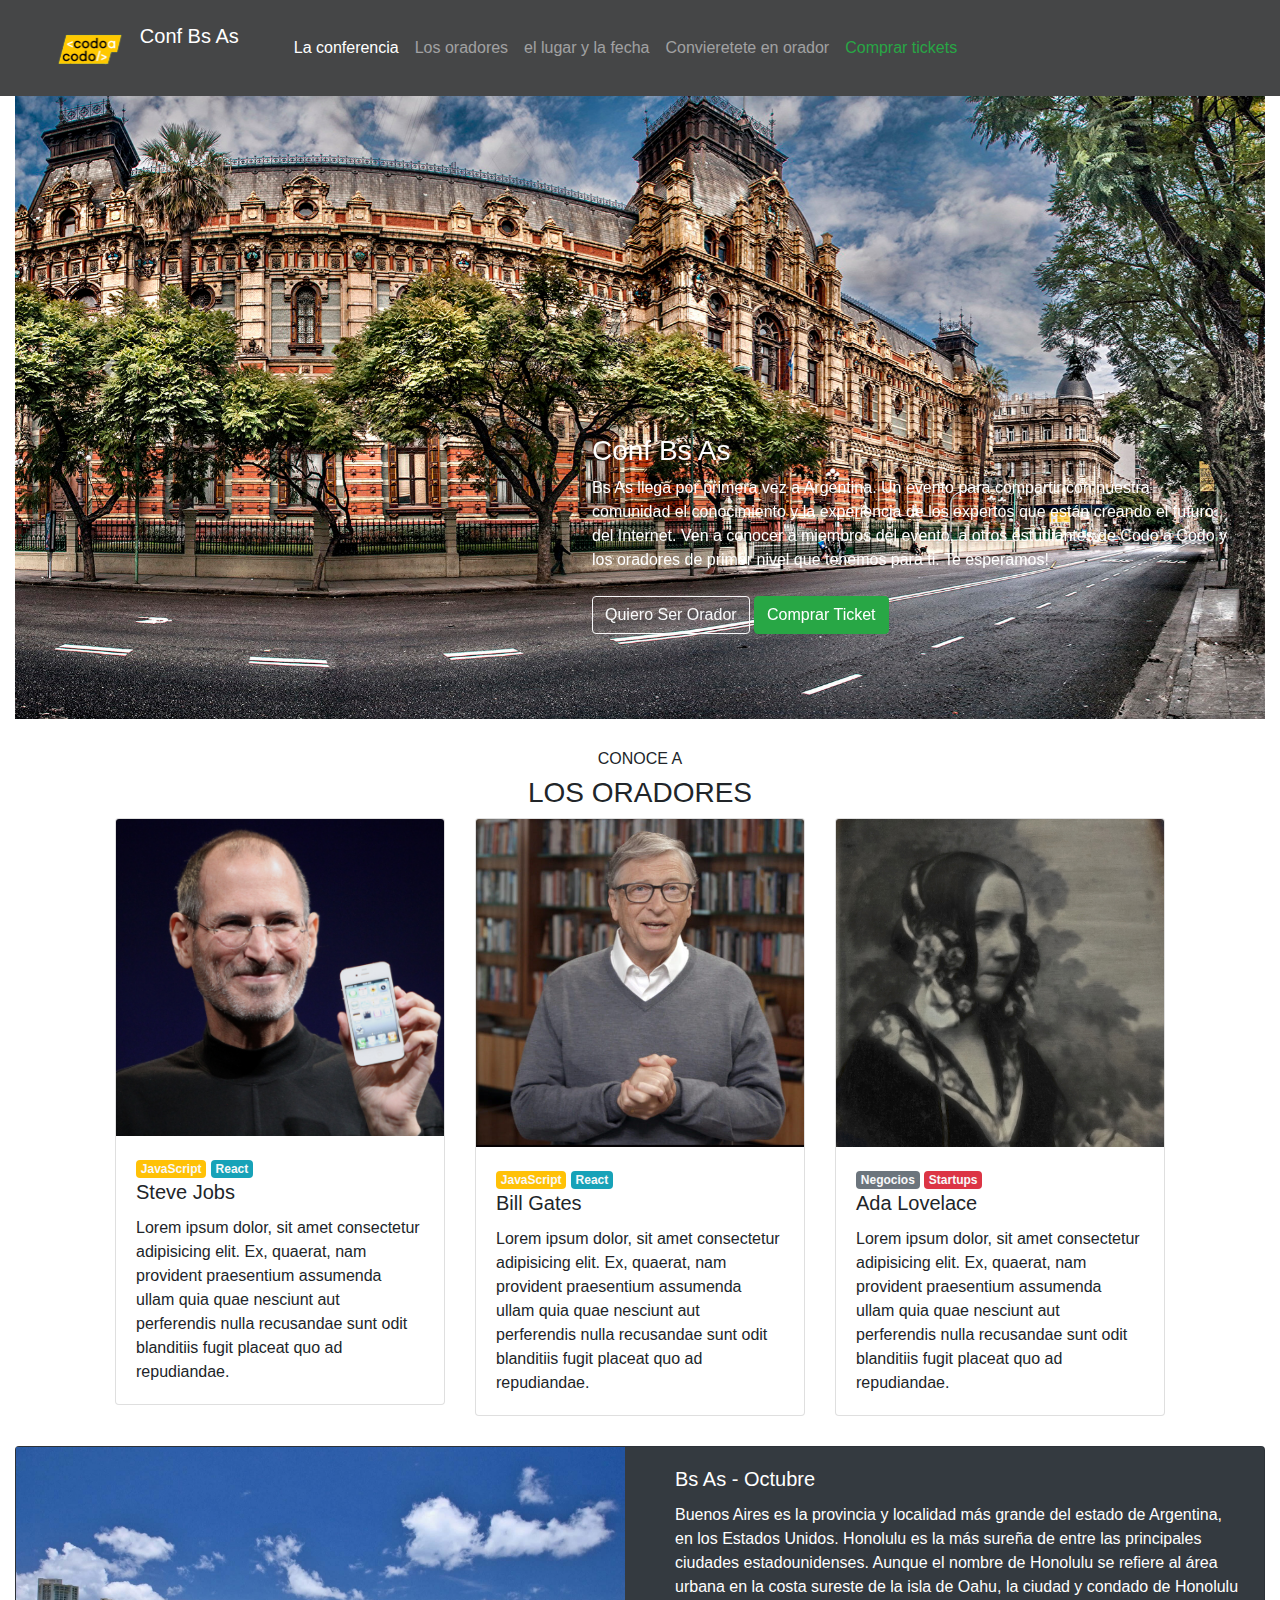
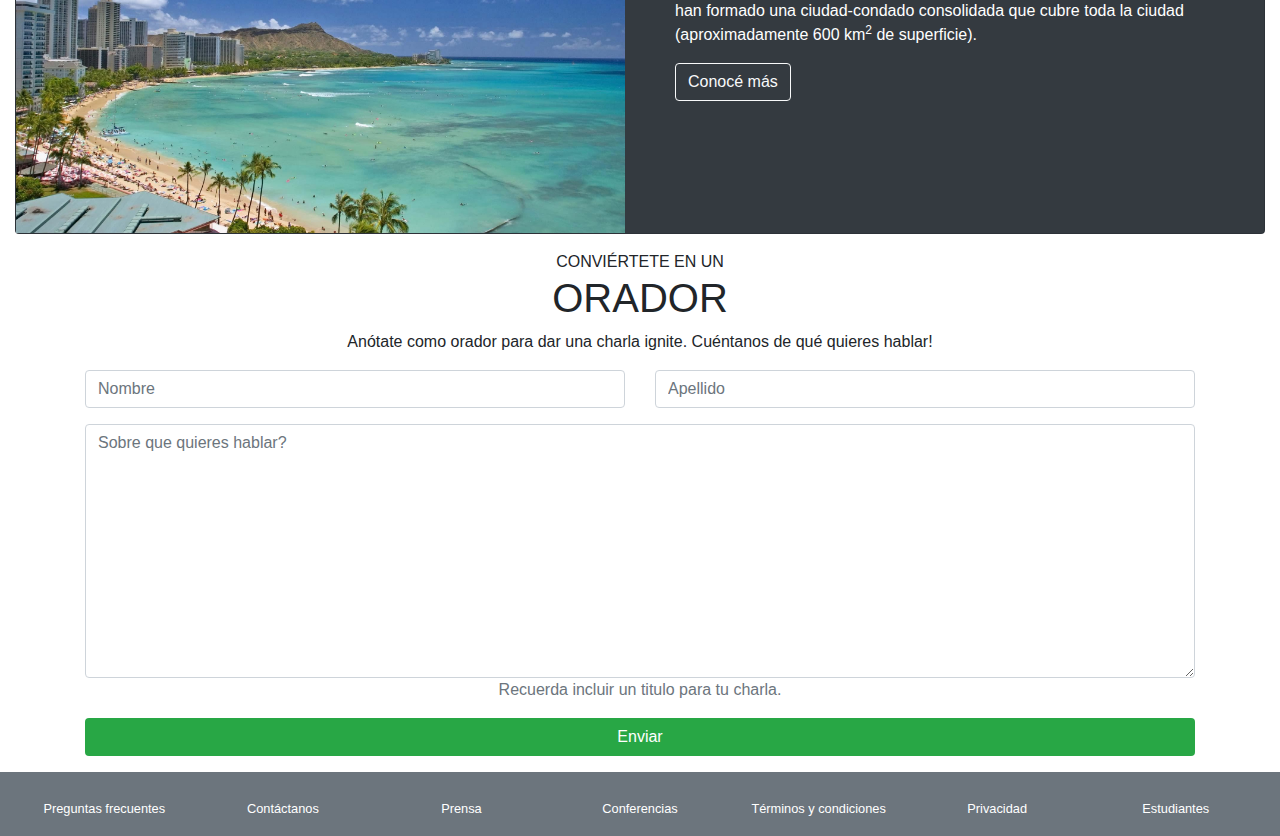
==== index.html @ f6a3f716 "imgs" ====
<!DOCTYPE html>
<html lang="en">

<head>
    <meta charset="UTF-8">
    <meta name="viewport" content="width=device-width, initial-scale=1.0">
    <link rel="stylesheet" href="https://cdn.jsdelivr.net/npm/bootstrap@4.0.0/dist/css/bootstrap.min.css" 
    integrity="sha384-Gn5384xqQ1aoWXA+058RXPxPg6fy4IWvTNh0E263XmFcJlSAwiGgFAW/dAiS6JXm" crossorigin="anonymous">
        <link rel="stylesheet" href="styles.css">

    <title>Conf Bs As</title>
</head>

<body>
    <header>
         <nav class="navbar navbar-expand-sm">
            <div class="container-fluid">
                <nav class="navbar fixed-top navbar-expand-lg navbar-dark">
                    <nav class="navbar navbar-dark">
                        <div class="container-fluid ">
                            <a class="navbar-brand" href="#">
                                <img src="imgs/codoacodo.png" alt="Logo"
                                    class="d-inline-block align-text-top">
                              <span>Conf Bs As</span>
                            </a>
                        </div>

                    </nav>
                    </button>
                    <div class="collapse navbar-collapse" id="navbarSupportedContent">
                        <ul class="navbar-nav text-right">
                            <li class="nav-item">
                                <a class="nav-link active" aria-current="page" href="#">La conferencia</a>
                            </li>
                            <li class="nav-item">
                                <a class="nav-link" href="#">Los oradores</a>
                            </li>
                            <li class="nav-item">
                                <a class="nav-link" href="#">el lugar y la fecha</a>
                            </li>
                            <li class="nav-item">
                                <a class="nav-link" href="#">Convieretete en orador</a>
                            </li>
                            <li class="nav-item">
                                <a class="nav-link text-success" href="#">Comprar tickets</a>
                            </li>
                        </ul>
                    </div>
            </div>
        </nav> 

    </header>
    <main class="container-fluid">
 
    
    <section>
    
      <div class="carousel-captions text-white">
        <h3>Conf Bs As</h3>
        <span>
          Bs As llega por primera vez a Argentina. Un evento para compartir con 
          nuestra comunidad el conocimiento y la experiencia de los expertos que
          están creando el futuro del Internet. Ven a conocer a miembros del
          evento, a otros estudiantes de Codo a Codo y los oradores de primer
          nivel que tenemos para ti. Te esperamos!
        </span>
          <br><br>
        <a href="#" class="btn btn-outline-light">Quiero Ser Orador</a>
        <a href="#" class="btn btn-success">Comprar Ticket</a>
        
      </div>

      <div id="carousel" class="carousel slide" data-ride="carousel">
        <div class="carousel-inner">
          <div class="carousel-item active">
            <img class="d-block w-100" src="imgs/hawaii.jpg" alt="First slide">
          </div>
          <div class="carousel-item">
            <img class="d-block w-100" src="imgs/hawaii2.jpg" alt="Second slide">
          </div>
          <div class="carousel-item">
            <img class="d-block w-100" src="imgs/hawaii3.jpg" alt="Third slide">
          </div>
        </div>
        <a class="carousel-control-prev" href="#carousel" role="button" data-slide="prev">
          <span class="carousel-control-prev-icon" aria-hidden="true"></span>
        </a>
        <a class="carousel-control-next" href="#carousel" role="button" data-slide="next">
          <span class="carousel-control-next-icon" aria-hidden="true"></span>
        </a>
      </div>
    </section>

          
    <section>
      <div class="oradores">
        <h6 class="text-center">CONOCE A</h6>
        <h3 class="text-center">LOS ORADORES</h3>
        <div class="row">
          <div class="col-sm-4">
            <div class="card">
              <img src="imgs/steve.jpg" class="card-img-top" alt="..." />
              <div class="card-body">
                <span class="badge bg-warning text-light">JavaScript</span>
                <span class="badge bg-info text-light">React</span>
                <h5 class="card-title">Steve Jobs</h5>
                <p class="card-text">
                  Lorem ipsum dolor, sit amet consectetur adipisicing elit. Ex,
                  quaerat, nam provident praesentium assumenda ullam quia quae
                  nesciunt aut perferendis nulla recusandae sunt odit blanditiis
                  fugit placeat quo ad repudiandae.
                </p>
              </div>
            </div>
          </div>
          <div class="col-sm-4">
            <div class="card">
              <img src="imgs/bill.jpg" class="card-img-top" alt="..." />
              <div class="card-body">
                <span class="badge bg-warning text-light">JavaScript</span>
                <span class="badge bg-info text-light">React</span>
                <h5 class="card-title">Bill Gates</h5>
                <p class="card-text">
                  Lorem ipsum dolor, sit amet consectetur adipisicing elit. Ex,
                  quaerat, nam provident praesentium assumenda ullam quia quae
                  nesciunt aut perferendis nulla recusandae sunt odit blanditiis
                  fugit placeat quo ad repudiandae.
                </p>
              </div>
            </div>
          </div>
          <div class="col-sm-4">
            <div class="card">
              <img src="imgs/ada.jpeg" class="card-img-top" alt="..." />
              <div class="card-body">
                <span class="badge bg-secondary text-light">Negocios</span>
                <span class="badge bg-danger text-light">Startups</span>
                <h5 class="card-title">Ada Lovelace</h5>
                <p class="card-text">
                  Lorem ipsum dolor, sit amet consectetur adipisicing elit. Ex,
                  quaerat, nam provident praesentium assumenda ullam quia quae
                  nesciunt aut perferendis nulla recusandae sunt odit blanditiis
                  fugit placeat quo ad repudiandae.
                </p>
              </div>
            </div>
          </div>
        </div>
      </div>
      <div class="conoce-mas">
        <div class="card bg-dark text-white mb-3">
          <div class="row g-0">
            <div class="col-md-6">
              <img
                src="imgs/honolulu.jpg"
                class="img-fluid rounded-start"
                alt="..."
              />
            </div>
            <div class="col-md-6">
              <div class="card-body">
                <h5 class="card-title">Bs As - Octubre</h5>
                <p class="card-text">
                  Buenos Aires es la provincia y localidad más grande del estado
                  de Argentina, en los Estados Unidos. Honolulu es la más sureña
                  de entre las principales ciudades estadounidenses. Aunque el
                  nombre de Honolulu se refiere al área urbana en la costa
                  sureste de la isla de Oahu, la ciudad y condado de Honolulu
                  han formado una ciudad-condado consolidada que cubre toda la
                  ciudad (aproximadamente 600 km<sup>2</sup> de superficie).
                </p>
                <a href="#" class="btn btn-outline-light">Conocé más</a>
              </div>
            </div>
          </div>
        </div>
      </div>
      <div class="form">
        <div class="container">
          <div>
            <span>CONVIÉRTETE EN UN</span>
            <h1>ORADOR</h1>
            <p>
              Anótate como orador para dar una charla ignite. Cuéntanos de qué
              quieres hablar!
            </p>
          </div>
          <form>
            <div class="row mb-3">
              <div class="col">
                <input
                  type="text"
                  class="form-control"
                  placeholder="Nombre"
                  aria-label="Nombre"
                />
              </div>
              <div class="col">
                <input
                  type="text"
                  class="form-control"
                  placeholder="Apellido"
                  aria-label="Apellido"
                />
              </div>
            </div>
            <div class="row mb-3">
              <div class="col">
                <textarea
                  class="form-control"
                  placeholder="Sobre que quieres hablar?"
                  aria-label="Sobre que quieres hablar?"
                  cols="30"
                  rows="10"
                ></textarea>
                <span class="text-muted">Recuerda incluir un titulo para tu charla.</span>
              </div>
            </div>

            <button type="submit" class="btn mb-3 bg-success text-white w-100">
              Enviar
            </button>
          </form>
        </div>
      </div>
    </main>
    </section>

        
    <footer class="container-fluid pie text-white pt-4 bg-secondary">
      <div class="container-fluid text-center">
        <div class="row">
              <div class="col">
                  <p><small>Preguntas frecuentes</small></p>
                </div>
                <div class="col">
                  <p><small>Contáctanos</small></p>
                </div>
                <div class="col">
                  <p><small>Prensa</small></p>
                </div>
                <div class="col">
                  <p><small>Conferencias</small></p>
                </div>
                <div class="col">
                  <p><small>Términos y condiciones</small></p>
                </div>
                <div class="col">
                  <p><small>Privacidad</small></p>
                </div>
                <div class="col">
                  <p><small>Estudiantes</small></p>
                </div>
              </div>
          </div>
          </footer>
      
    </main>

 
    









  
    <script src="https://code.jquery.com/jquery-3.2.1.slim.min.js" 
    integrity="sha384-KJ3o2DKtIkvYIK3UENzmM7KCkRr/rE9/Qpg6aAZGJwFDMVNA/GpGFF93hXpG5KkN" crossorigin="anonymous"></script>
    <script src="https://cdn.jsdelivr.net/npm/popper.js@1.12.9/dist/umd/popper.min.js" 
    integrity="sha384-ApNbgh9B+Y1QKtv3Rn7W3mgPxhU9K/ScQsAP7hUibX39j7fakFPskvXusvfa0b4Q" crossorigin="anonymous"></script>
    <script src="https://cdn.jsdelivr.net/npm/bootstrap@4.0.0/dist/js/bootstrap.min.js" 
    integrity="sha384-JZR6Spejh4U02d8jOt6vLEHfe/JQGiRRSQQxSfFWpi1MquVdAyjUar5+76PVCmYl" crossorigin="anonymous"></script>
    <script src="https://cdn.jsdelivr.net/npm/bootstrap@5.3.2/dist/js/bootstrap.bundle.min.js"
    integrity="sha384-C6RzsynM9kWDrMNeT87bh95OGNyZPhcTNXj1NW7RuBCsyN/o0jlpcV8Qyq46cDfL"
    crossorigin="anonymous"></script>
</body>

</html>
---- styles.css ----
body{
    background-color: white;
    margin: 0;
    font-family: var(--bs-font-sans-serif);
    font-size: 1rem;
    font-weight: 400;
    line-height: 1.5;
    color: #212529;
    background-color: #fff;
    -webkit-text-size-adjust: 100%;
    -webkit-tap-highlight-color: transparent
  }
.navbar{
  background-color:#454647;
  display: flex;
  align-items: center;
}
.d-inline-block{
  width: auto;
  height: 50px;
}
.navbar-brand{
  padding-top: 0.3rem;
    padding-bottom: 0.3rem;
    margin-right: 1rem;
    text-decoration: none;
    white-space: nowrap;
    justify-content: space-around;
}
.container{
  text-align: center
}
.drk::after{
  content:"";
  display: block;
  position: absolute;
  top: 0;
  bottom: 0;
  left: 0;
  right: 0;
  background-color: black;
  opacity: 0.5;
}
.carousel-captions{
  position: absolute;
  z-index: 9;
  bottom: 1rem;
  right: 3rem;
  height: 50%;
  width: 50%;
}
.oradores{
  margin: 30px; 
  margin-left: 100px; 
  margin-right: 100px
}
.row{
  display: flex; 
  justify-content: space-evenly
}
footer{
  display: flex;
  justify-content: space-evenly;
}
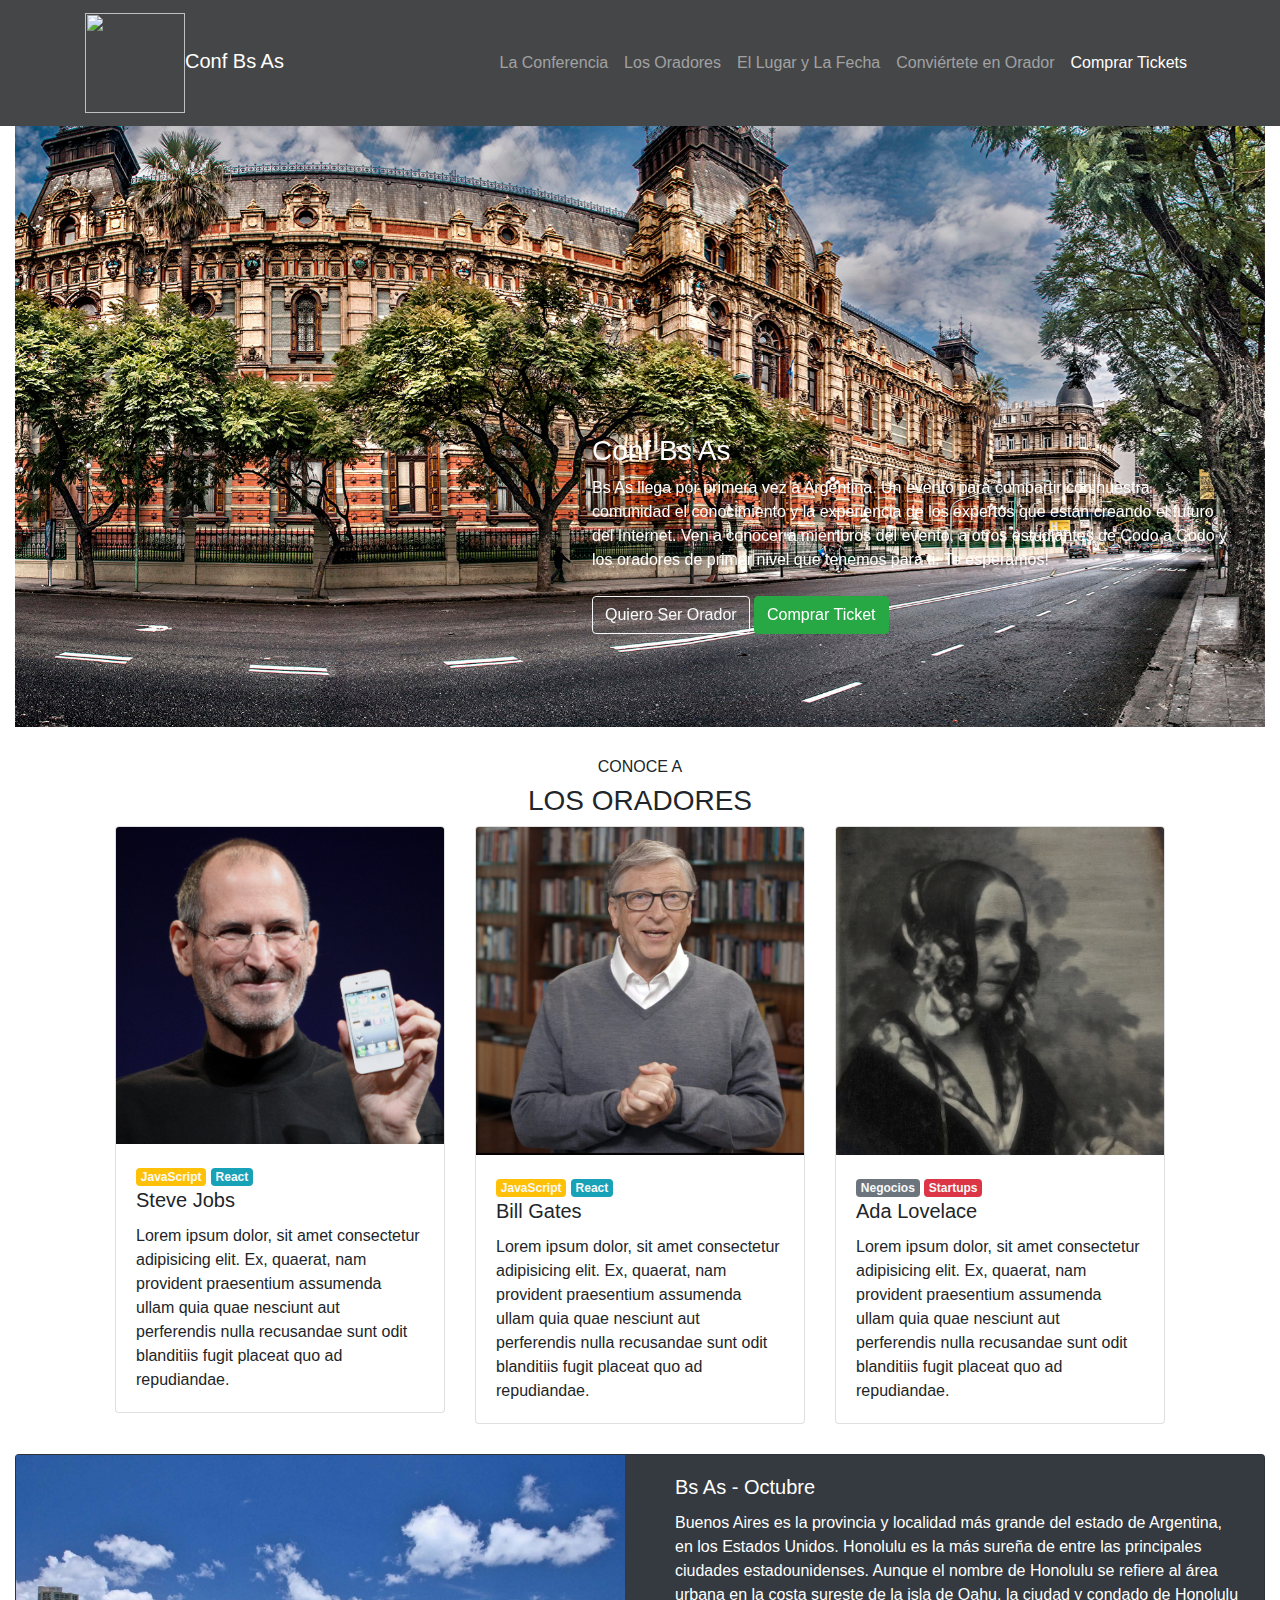
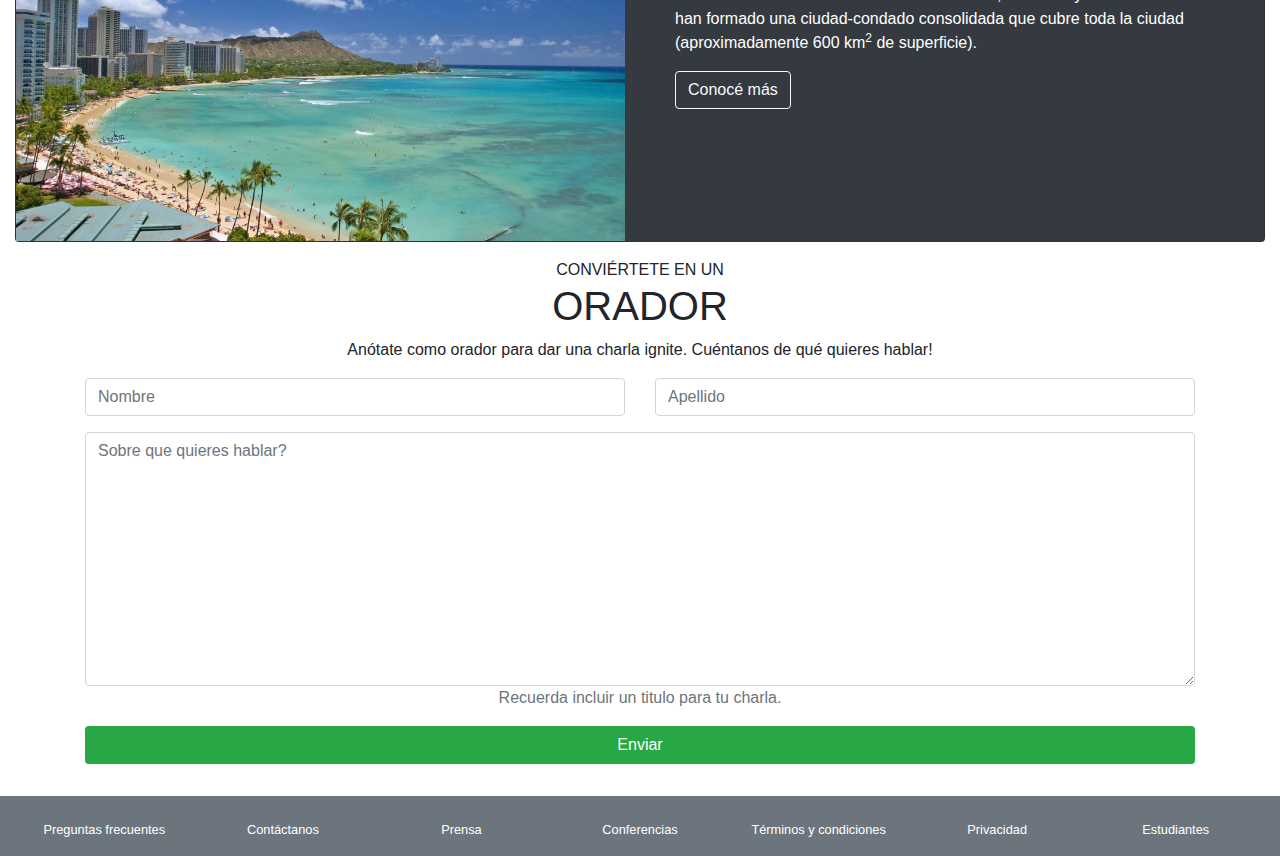
==== commit 7f56b208: "tickets" ====
--- a/index.html
+++ b/index.html
@@ -1,4 +1,4 @@
-<!DOCTYPE html>
+<<!DOCTYPE html>
 <html lang="en">
 
 <head>
@@ -13,48 +13,46 @@
 
 <body>
     <header>
-         <nav class="navbar navbar-expand-sm">
-            <div class="container-fluid">
-                <nav class="navbar fixed-top navbar-expand-lg navbar-dark">
-                    <nav class="navbar navbar-dark">
-                        <div class="container-fluid ">
-                            <a class="navbar-brand" href="#">
-                                <img src="imgs/codoacodo.png" alt="Logo"
-                                    class="d-inline-block align-text-top">
-                              <span>Conf Bs As</span>
-                            </a>
-                        </div>
-
-                    </nav>
-                    </button>
-                    <div class="collapse navbar-collapse" id="navbarSupportedContent">
-                        <ul class="navbar-nav text-right">
-                            <li class="nav-item">
-                                <a class="nav-link active" aria-current="page" href="#">La conferencia</a>
-                            </li>
-                            <li class="nav-item">
-                                <a class="nav-link" href="#">Los oradores</a>
-                            </li>
-                            <li class="nav-item">
-                                <a class="nav-link" href="#">el lugar y la fecha</a>
-                            </li>
-                            <li class="nav-item">
-                                <a class="nav-link" href="#">Convieretete en orador</a>
-                            </li>
-                            <li class="nav-item">
-                                <a class="nav-link text-success" href="#">Comprar tickets</a>
-                            </li>
-                        </ul>
-                    </div>
-            </div>
-        </nav> 
-
+        <nav class="navbar fixed-top navbar-expand-lg navbar-dark" style="background-color: #454647">
+          <div class="container">
+            <a class="navbar-brand" href="index.html">
+              <img src="./img/codoacodo.png" alt="" width="100" height style="vertical-align: middle"/>Conf Bs As
+            </a>
+            <button class="navbar-toggler" type="button" data-bs-toggle="collapse" data-bs-target="#navbarNav" 
+            aria-controls="navbarNav" aria-expanded="false" aria-label="Toggle navigation">
+  
+              <span class="navbar-toggler-icon"></span>
+            </button>
+  
+            <div class="collapse navbar-collapse flex-row-reverse" id="navbarNav">
+              <ul class="navbar-nav">
+  
+                <li class="nav-item">
+                  <a class="nav-link" aria-current="page" href="#">La Conferencia</a>
+                </li>
+                <li class="nav-item">
+                  <a class="nav-link" href="#">Los Oradores</a>
+                </li>
+                <li class="nav-item">
+                  <a class="nav-link" href="#">El Lugar y La Fecha</a>
+                </li>
+                <li class="nav-item">
+                  <a class="nav-link" href="#">Conviértete en Orador</a>
+                </li>
+                <li class="nav-item">
+                  <a class="nav-link active" href="tickets.html">Comprar Tickets</a>
+                </li>
+  
+              </ul>
+            </div>
+          </div>
+        </nav>
     </header>
     <main class="container-fluid">
- 
-    
+
+
     <section>
-    
+
       <div class="carousel-captions text-white">
         <h3>Conf Bs As</h3>
         <span>
@@ -66,8 +64,8 @@
         </span>
           <br><br>
         <a href="#" class="btn btn-outline-light">Quiero Ser Orador</a>
-        <a href="#" class="btn btn-success">Comprar Ticket</a>
-        
+        <a href="tickets.html" class="btn btn-success">Comprar Ticket</a>
+
       </div>
 
       <div id="carousel" class="carousel slide" data-ride="carousel">
@@ -91,7 +89,7 @@
       </div>
     </section>
 
-          
+
     <section>
       <div class="oradores">
         <h6 class="text-center">CONOCE A</h6>
@@ -226,7 +224,7 @@
     </main>
     </section>
 
-        
+
     <footer class="container-fluid pie text-white pt-4 bg-secondary">
       <div class="container-fluid text-center">
         <div class="row">
@@ -254,21 +252,21 @@
               </div>
           </div>
           </footer>
-      
+
     </main>
 
- 
-    
-
-
-
-
-
-
-
-
-
-  
+
+
+
+
+
+
+
+
+
+
+
+
     <script src="https://code.jquery.com/jquery-3.2.1.slim.min.js" 
     integrity="sha384-KJ3o2DKtIkvYIK3UENzmM7KCkRr/rE9/Qpg6aAZGJwFDMVNA/GpGFF93hXpG5KkN" crossorigin="anonymous"></script>
     <script src="https://cdn.jsdelivr.net/npm/popper.js@1.12.9/dist/umd/popper.min.js" 
--- a/styles.css
+++ b/styles.css
@@ -1,64 +1,64 @@
 body{
-    background-color: white;
-    margin: 0;
-    font-family: var(--bs-font-sans-serif);
-    font-size: 1rem;
-    font-weight: 400;
-    line-height: 1.5;
-    color: #212529;
-    background-color: #fff;
-    -webkit-text-size-adjust: 100%;
-    -webkit-tap-highlight-color: transparent
-  }
+  background-color: white;
+  margin: 0;
+  font-family: var(--bs-font-sans-serif);
+  font-size: 1rem;
+  font-weight: 400;
+  line-height: 1.5;
+  color: #212529;
+  background-color: #fff;
+  -webkit-text-size-adjust: 100%;
+  -webkit-tap-highlight-color: transparent
+}
 .navbar{
-  background-color:#454647;
-  display: flex;
-  align-items: center;
+background-color:#454647;
+display: flex;
+align-items: center;
 }
 .d-inline-block{
-  width: auto;
-  height: 50px;
+width: auto;
+height: 50px;
 }
 .navbar-brand{
-  padding-top: 0.3rem;
-    padding-bottom: 0.3rem;
-    margin-right: 1rem;
-    text-decoration: none;
-    white-space: nowrap;
-    justify-content: space-around;
+padding-top: 0.3rem;
+  padding-bottom: 0.3rem;
+  margin-right: 1rem;
+  text-decoration: none;
+  white-space: nowrap;
+  justify-content: space-around;
 }
 .container{
-  text-align: center
+text-align: center
 }
 .drk::after{
-  content:"";
-  display: block;
-  position: absolute;
-  top: 0;
-  bottom: 0;
-  left: 0;
-  right: 0;
-  background-color: black;
-  opacity: 0.5;
+content:"";
+display: block;
+position: absolute;
+top: 0;
+bottom: 0;
+left: 0;
+right: 0;
+background-color: black;
+opacity: 0.5;
 }
 .carousel-captions{
-  position: absolute;
-  z-index: 9;
-  bottom: 1rem;
-  right: 3rem;
-  height: 50%;
-  width: 50%;
+position: absolute;
+z-index: 9;
+bottom: 1rem;
+right: 3rem;
+height: 50%;
+width: 50%;
 }
 .oradores{
-  margin: 30px; 
-  margin-left: 100px; 
-  margin-right: 100px
+margin: 30px; 
+margin-left: 100px; 
+margin-right: 100px
 }
 .row{
-  display: flex; 
-  justify-content: space-evenly
+display: flex; 
+justify-content: space-evenly
 }
 footer{
-  display: flex;
-  justify-content: space-evenly;
+display: flex;
+justify-content: space-evenly;
 }